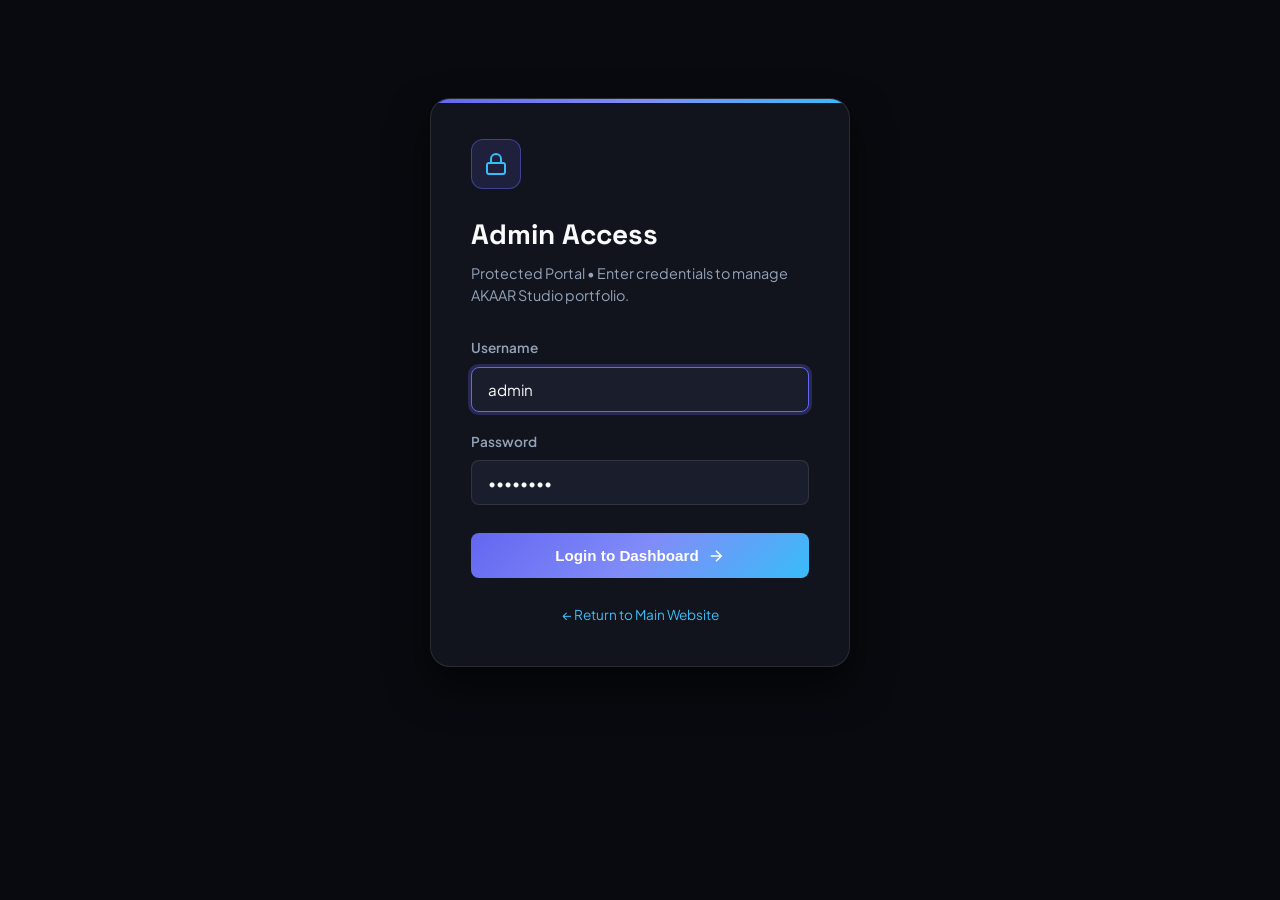
==== admin/index.html @ 05c8ad4e "Add static admin index.html to prevent file downloads on GitHub Pages and enable interactive admin p" ====
<!DOCTYPE html>
<html lang="en">
<head>
    <meta charset="UTF-8">
    <meta name="viewport" content="width=device-width, initial-scale=1.0">
    <title>Admin Dashboard — AKAAR STUDIO</title>
    <link rel="stylesheet" href="css/admin.css">
    <link rel="icon" type="image/svg+xml" href="data:image/svg+xml,<svg xmlns='http://www.w3.org/2000/svg' viewBox='0 0 100 100'><rect width='100' height='100' rx='24' fill='%2312141D'/><path d='M50 18L18 82H36L50 51L64 82H82L50 18Z' fill='%236366F1'/><path d='M34 60H66' stroke='%2338BDF8' stroke-width='7' stroke-linecap='round'/></svg>">
</head>
<body>

    <!-- ==========================================================================
         LOGIN SCREEN (UNAUTHENTICATED)
         ========================================================================== -->
    <div class="login-wrapper" id="loginWrapper">
        <div class="login-card">
            <div class="login-icon">
                <svg width="24" height="24" viewBox="0 0 24 24" fill="none" stroke="currentColor" stroke-width="2"><rect x="3" y="11" width="18" height="11" rx="2" ry="2"/><path d="M7 11V7a5 5 0 0 1 10 0v4"/></svg>
            </div>
            <h1 class="login-title">Admin Access</h1>
            <p class="login-sub">Protected Portal • Enter credentials to manage AKAAR Studio portfolio.</p>

            <div id="loginAlert" class="alert-message"></div>

            <form id="staticLoginForm" autocomplete="off">
                <div class="form-group">
                    <label for="username" class="form-label">Username</label>
                    <input type="text" id="username" name="username" class="form-input" placeholder="e.g. admin" required autofocus value="admin">
                </div>

                <div class="form-group" style="margin-bottom: 1.75rem;">
                    <label for="password" class="form-label">Password</label>
                    <input type="password" id="password" name="password" class="form-input" placeholder="e.g. admin123" required value="admin123">
                </div>

                <button type="submit" class="btn-primary-admin">
                    <span>Login to Dashboard</span>
                    <svg width="18" height="18" viewBox="0 0 24 24" fill="none" stroke="currentColor" stroke-width="2"><path d="M5 12h14M12 5l7 7-7 7"/></svg>
                </button>
            </form>

            <div style="margin-top: 1.5rem; text-align: center;">
                <a href="../" style="color: var(--accent-cyan); font-size: 0.85rem; text-decoration: none;">← Return to Main Website</a>
            </div>
        </div>
    </div>

    <!-- ==========================================================================
         AUTHENTICATED ADMIN DASHBOARD
         ========================================================================== -->
    <div class="admin-container" id="dashboardContainer" style="display: none;">
        <!-- Top Navbar -->
        <header class="admin-header">
            <a href="../" class="brand-title">
                <svg width="24" height="24" viewBox="0 0 24 24" fill="none" xmlns="http://www.w3.org/2000/svg">
                    <path d="M12 3L3 20H8.5L12 12.5L15.5 20H21L12 3Z" fill="url(#akaar-admin-logo)"/>
                    <path d="M8.5 15.5H15.5" stroke="#38BDF8" stroke-width="2" stroke-linecap="round"/>
                    <defs>
                        <linearGradient id="akaar-admin-logo" x1="3" y1="3" x2="21" y2="20" gradientUnits="userSpaceOnUse">
                            <stop stop-color="#6366F1"/>
                            <stop offset="1" stop-color="#38BDF8"/>
                        </linearGradient>
                    </defs>
                </svg>
                <span>AKAAR STUDIO</span>
                <span class="brand-badge">Admin</span>
            </a>

            <div class="header-actions">
                <a href="../" class="btn-header">
                    <svg width="16" height="16" viewBox="0 0 24 24" fill="none" stroke="currentColor" stroke-width="2"><path d="M18 13v6a2 2 0 0 1-2 2H5a2 2 0 0 1-2-2V8a2 2 0 0 1 2-2h6"/><polyline points="15 3 21 3 21 9"/><line x1="10" y1="14" x2="21" y2="3"/></svg>
                    <span>View Site</span>
                </a>
                <button id="staticLogoutBtn" class="btn-header btn-logout">
                    <svg width="16" height="16" viewBox="0 0 24 24" fill="none" stroke="currentColor" stroke-width="2"><path d="M9 21H5a2 2 0 0 1-2-2V5a2 2 0 0 1 2-2h4"/><polyline points="16 17 21 12 16 7"/><line x1="21" y1="12" x2="9" y2="12"/></svg>
                    <span>Logout</span>
                </button>
            </div>
        </header>

        <!-- Stats Overview -->
        <div class="dashboard-grid">
            <div class="stat-card">
                <div class="stat-icon">
                    <svg width="24" height="24" viewBox="0 0 24 24" fill="none" stroke="currentColor" stroke-width="2"><rect x="2" y="3" width="20" height="14" rx="2" ry="2"/><line x1="8" y1="21" x2="16" y2="21"/><line x1="12" y1="17" x2="12" y2="21"/></svg>
                </div>
                <div>
                    <div id="statProjectCount" class="stat-val">4</div>
                    <div class="stat-label">Active Portfolio Projects</div>
                </div>
            </div>

            <div class="stat-card">
                <div class="stat-icon" style="background: rgba(56, 189, 248, 0.12); color: var(--accent-cyan);">
                    <svg width="24" height="24" viewBox="0 0 24 24" fill="none" stroke="currentColor" stroke-width="2"><path d="M4 4h16c1.1 0 2 .9 2 2v12c0 1.1-.9 2-2 2H4c-1.1 0-2-.9-2-2V6c0-1.1.9-2 2-2z"/><polyline points="22,6 12,13 2,6"/></svg>
                </div>
                <div>
                    <div id="statInquiryCount" class="stat-val">12</div>
                    <div class="stat-label">Total Inquiries Received</div>
                </div>
            </div>

            <div class="stat-card">
                <div class="stat-icon" style="background: rgba(16, 185, 129, 0.12); color: var(--success);">
                    <svg width="24" height="24" viewBox="0 0 24 24" fill="none" stroke="currentColor" stroke-width="2"><polygon points="13 2 3 14 12 14 11 22 21 10 12 10 13 2"/></svg>
                </div>
                <div>
                    <div class="stat-val" style="color: var(--success);">99+</div>
                    <div class="stat-label">Lighthouse Speed Baseline</div>
                </div>
            </div>
        </div>

        <!-- Portfolio Projects Management -->
        <div class="section-header">
            <h2 class="section-heading">Portfolio Projects</h2>
            <button id="openAddModalBtn" class="btn-header" style="background: var(--accent); color: #FFF; border: none;">
                <svg width="16" height="16" viewBox="0 0 24 24" fill="none" stroke="currentColor" stroke-width="2"><line x1="12" y1="5" x2="12" y2="19"/><line x1="5" y1="12" x2="19" y2="12"/></svg>
                <span>Add New Project</span>
            </button>
        </div>

        <div class="projects-table-wrap">
            <table class="admin-table">
                <thead>
                    <tr>
                        <th>Project</th>
                        <th>Industry</th>
                        <th>Technologies</th>
                        <th>Highlights</th>
                        <th>Actions</th>
                    </tr>
                </thead>
                <tbody id="projectsTableBody">
                    <!-- Populated dynamically by JS -->
                </tbody>
            </table>
        </div>

        <!-- Client Inquiries Log -->
        <div class="section-header">
            <h2 class="section-heading">Client Inquiries</h2>
        </div>

        <div class="projects-table-wrap">
            <table class="admin-table">
                <thead>
                    <tr>
                        <th>Client</th>
                        <th>Email</th>
                        <th>Project Type</th>
                        <th>Message</th>
                        <th>Date</th>
                        <th>Action</th>
                    </tr>
                </thead>
                <tbody id="inquiriesTableBody">
                    <!-- Populated dynamically by JS -->
                </tbody>
            </table>
        </div>
    </div>

    <!-- Modal for Adding Project -->
    <div class="modal-admin-overlay" id="addProjectModal">
        <div class="modal-admin-card">
            <div class="modal-header">
                <h3 style="font-family: var(--font-heading); font-size: 1.25rem;">Add New Portfolio Project</h3>
                <button class="modal-close" id="closeModalBtn">&times;</button>
            </div>
            <form id="addProjectForm">
                <div class="form-group">
                    <label class="form-label">Project Title</label>
                    <input type="text" id="pTitle" class="form-input" placeholder="e.g. Lumina App" required>
                </div>
                <div class="form-group">
                    <label class="form-label">Industry / Category</label>
                    <input type="text" id="pIndustry" class="form-input" placeholder="e.g. SaaS / AI Tools" required>
                </div>
                <div class="form-group">
                    <label class="form-label">Overview Description</label>
                    <textarea id="pOverview" class="form-textarea" placeholder="Brief project summary..." required></textarea>
                </div>
                <div class="form-group">
                    <label class="form-label">Tech Tags (comma separated)</label>
                    <input type="text" id="pTech" class="form-input" placeholder="HTML5, CSS3, Vanilla JS" required>
                </div>
                <div class="form-group">
                    <label class="form-label">Image Path / URL</label>
                    <input type="text" id="pImage" class="form-input" value="assets/images/hero_preview.png" required>
                </div>
                <button type="submit" class="btn-primary-admin" style="margin-top: 1rem;">Save Project</button>
            </form>
        </div>
    </div>

    <script>
        const initialProjects = [
            { id: 1, slug: 'aurelia', title: 'Aurelia', industry: 'E-Commerce / Skincare', image_url: '../assets/images/project_aurelia.png', tech_tags: ['HTML5', 'CSS3 Custom Variables', 'Vanilla JS'], highlights: ['Editorial visual layout', 'Interactive hotspots'] },
            { id: 2, slug: 'forge', title: 'Forge', industry: 'Health & Fitness', image_url: '../assets/images/project_forge.png', tech_tags: ['HTML5', 'CSS Flexbox & Grid', 'JavaScript UI'], highlights: ['Schedule preview widget', 'High-contrast dark mode'] },
            { id: 3, slug: 'nexa', title: 'Nexa', industry: 'B2B Software / SaaS', image_url: '../assets/images/project_nexa.png', tech_tags: ['HTML5', 'CSS3 Systems', 'Vanilla JavaScript'], highlights: ['Metrics preview table', 'Free-trial signup CTA'] },
            { id: 4, slug: 'casa', title: 'Casa', industry: 'Luxury Real Estate', image_url: '../assets/images/project_casa.png', tech_tags: ['HTML5', 'CSS Grid & Flex', 'JavaScript Lightbox'], highlights: ['Full-width architectural gallery', 'Tour booking trigger'] }
        ];

        const initialInquiries = [
            { name: 'Sarah Jenkins', email: 'sarah@example.com', project_type: 'Landing Page', message: 'Looking for a clean high-converting page for my skincare startup.', created_at: 'Today, 2:45 PM' },
            { name: 'David Miller', email: 'david.m@techcorp.io', project_type: 'Business Website', message: 'Need a complete modern website redesign for our SaaS product launch.', created_at: 'Yesterday' }
        ];

        // State check
        let isAdminLoggedIn = localStorage.getItem('akaar_admin_logged_in') === 'true';

        function renderAdminState() {
            const loginWrap = document.getElementById('loginWrapper');
            const dashWrap = document.getElementById('dashboardContainer');
            if (isAdminLoggedIn) {
                loginWrap.style.display = 'none';
                dashWrap.style.display = 'block';
                renderProjects();
                renderInquiries();
            } else {
                loginWrap.style.display = 'flex';
                dashWrap.style.display = 'none';
            }
        }

        document.getElementById('staticLoginForm').addEventListener('submit', (e) => {
            e.preventDefault();
            isAdminLoggedIn = true;
            localStorage.setItem('akaar_admin_logged_in', 'true');
            renderAdminState();
        });

        document.getElementById('staticLogoutBtn').addEventListener('click', () => {
            isAdminLoggedIn = false;
            localStorage.setItem('akaar_admin_logged_in', 'false');
            renderAdminState();
        });

        function renderProjects() {
            const tbody = document.getElementById('projectsTableBody');
            document.getElementById('statProjectCount').textContent = initialProjects.length;
            tbody.innerHTML = initialProjects.map(p => `
                <tr>
                    <td>
                        <div style="display: flex; align-items: center; gap: 0.75rem;">
                            <img src="${p.image_url}" class="proj-thumb" alt="${p.title}">
                            <div>
                                <strong style="display: block; color: var(--text-main); font-size: 0.95rem;">${p.title}</strong>
                                <span style="font-size: 0.78rem; color: var(--text-dim);">${p.slug}</span>
                            </div>
                        </div>
                    </td>
                    <td><span class="badge-tag" style="background: rgba(99,102,241,0.15); color: var(--accent-cyan);">${p.industry}</span></td>
                    <td>${p.tech_tags.map(t => `<span class="badge-tag">${t}</span>`).join('')}</td>
                    <td style="color: var(--text-muted); font-size: 0.85rem;">${p.highlights.length} key highlights</td>
                    <td>
                        <button class="btn-icon-action btn-delete" onclick="removeProj(${p.id})">
                            <svg width="16" height="16" viewBox="0 0 24 24" fill="none" stroke="currentColor" stroke-width="2"><polyline points="3 6 5 6 21 6"/><path d="M19 6v14a2 2 0 0 1-2 2H7a2 2 0 0 1-2-2V6m3 0V4a2 2 0 0 1 2-2h4a2 2 0 0 1 2 2v2"/></svg>
                        </button>
                    </td>
                </tr>
            `).join('');
        }

        function removeProj(id) {
            const idx = initialProjects.findIndex(p => p.id === id);
            if (idx !== -1) {
                initialProjects.splice(idx, 1);
                renderProjects();
            }
        }

        function renderInquiries() {
            const tbody = document.getElementById('inquiriesTableBody');
            document.getElementById('statInquiryCount').textContent = initialInquiries.length;
            tbody.innerHTML = initialInquiries.map(inq => `
                <tr>
                    <td><strong>${inq.name}</strong></td>
                    <td><a href="mailto:${inq.email}" style="color: var(--accent-cyan); text-decoration: none;">${inq.email}</a></td>
                    <td><span class="badge-tag">${inq.project_type}</span></td>
                    <td style="max-width: 260px; color: var(--text-muted); font-size: 0.88rem;">${inq.message}</td>
                    <td style="font-size: 0.8rem; color: var(--text-dim);">${inq.created_at}</td>
                    <td>
                        <a href="mailto:${inq.email}?subject=Re:%20${encodeURIComponent(inq.project_type)}%20Inquiry%20-%20AKAAR%20Studio" class="btn-header" style="font-size: 0.78rem; padding: 0.35rem 0.65rem; background: var(--accent); color: #fff; border: none; text-decoration: none;">
                            Reply
                        </a>
                    </td>
                </tr>
            `).join('');
        }

        // Modal triggers
        const modal = document.getElementById('addProjectModal');
        document.getElementById('openAddModalBtn').addEventListener('click', () => modal.classList.add('active'));
        document.getElementById('closeModalBtn').addEventListener('click', () => modal.classList.remove('active'));

        document.getElementById('addProjectForm').addEventListener('submit', (e) => {
            e.preventDefault();
            const title = document.getElementById('pTitle').value.trim();
            const industry = document.getElementById('pIndustry').value.trim();
            const overview = document.getElementById('pOverview').value.trim();
            const tech = document.getElementById('pTech').value.split(',').map(s => s.trim());
            const img = document.getElementById('pImage').value.trim();

            if (title && industry) {
                initialProjects.push({
                    id: Date.now(),
                    slug: title.toLowerCase().replace(/\s+/g, '-'),
                    title: title,
                    industry: industry,
                    image_url: img || '../assets/images/hero_preview.png',
                    tech_tags: tech,
                    highlights: [overview]
                });
                modal.classList.remove('active');
                renderProjects();
                document.getElementById('addProjectForm').reset();
            }
        });

        renderAdminState();
    </script>
</body>
</html>
---- admin/css/admin.css ----
/* ==========================================================================
   AKAAR STUDIO — Admin Panel Stylesheet
   ========================================================================== */

@import url('https://fonts.googleapis.com/css2?family=Plus+Jakarta+Sans:wght@400;500;600;700&family=Space+Grotesk:wght@600;700&display=swap');

:root {
  --bg-dark: #090A0F;
  --bg-card: #12141D;
  --bg-card-hover: #181B27;
  --bg-input: #1A1D2B;
  --border: rgba(255, 255, 255, 0.1);
  --border-glow: rgba(99, 102, 241, 0.5);
  
  --text-main: #F8FAFC;
  --text-muted: #94A3B8;
  --text-dim: #64748B;
  
  --accent: #6366F1;
  --accent-hover: #4F46E5;
  --accent-cyan: #38BDF8;
  --accent-gradient: linear-gradient(135deg, #6366F1 0%, #818CF8 50%, #38BDF8 100%);
  
  --danger: #EF4444;
  --danger-hover: #DC2626;
  --success: #10B981;
  
  --font-sans: 'Plus Jakarta Sans', sans-serif;
  --font-heading: 'Space Grotesk', sans-serif;
  --radius: 12px;
  --radius-sm: 8px;
}

*, *::before, *::after {
  box-sizing: border-box;
  margin: 0;
  padding: 0;
}

body {
  background-color: var(--bg-dark);
  color: var(--text-main);
  font-family: var(--font-sans);
  min-height: 100vh;
  line-height: 1.5;
}

/* Container */
.admin-container {
  max-width: 1200px;
  margin: 0 auto;
  padding: 2rem 1.5rem;
}

/* Header Navbar */
.admin-header {
  display: flex;
  align-items: center;
  justify-content: space-between;
  padding: 1.25rem 0;
  border-bottom: 1px solid var(--border);
  margin-bottom: 2.5rem;
}

.brand-title {
  display: flex;
  align-items: center;
  gap: 0.75rem;
  font-family: var(--font-heading);
  font-size: 1.35rem;
  font-weight: 700;
  text-decoration: none;
  color: var(--text-main);
}

.brand-badge {
  font-size: 0.75rem;
  font-weight: 600;
  background: var(--accent-gradient);
  color: #FFF;
  padding: 0.2rem 0.6rem;
  border-radius: 999px;
  text-transform: uppercase;
  letter-spacing: 0.05em;
}

.header-actions {
  display: flex;
  align-items: center;
  gap: 1rem;
}

.btn-header {
  display: inline-flex;
  align-items: center;
  gap: 0.5rem;
  background: rgba(255, 255, 255, 0.05);
  border: 1px solid var(--border);
  color: var(--text-muted);
  padding: 0.5rem 1rem;
  border-radius: var(--radius-sm);
  font-size: 0.875rem;
  font-weight: 500;
  text-decoration: none;
  cursor: pointer;
  transition: all 0.2s;
}

.btn-header:hover {
  background: rgba(255, 255, 255, 0.1);
  color: var(--text-main);
  border-color: var(--border-glow);
}

.btn-logout {
  background: rgba(239, 68, 68, 0.1);
  color: var(--danger);
  border-color: rgba(239, 68, 68, 0.3);
}

.btn-logout:hover {
  background: var(--danger);
  color: #FFF;
}

/* LOGIN BOX SCREEN */
.login-wrapper {
  display: flex;
  align-items: center;
  justify-content: center;
  min-height: 85vh;
  padding: 1.5rem;
}

.login-card {
  background: var(--bg-card);
  border: 1px solid var(--border);
  border-radius: 20px;
  padding: 2.5rem;
  width: 100%;
  max-width: 420px;
  box-shadow: 0 20px 40px rgba(0, 0, 0, 0.6);
  position: relative;
  overflow: hidden;
}

.login-card::before {
  content: '';
  position: absolute;
  top: 0;
  left: 0;
  right: 0;
  height: 4px;
  background: var(--accent-gradient);
}

.login-icon {
  width: 50px;
  height: 50px;
  background: rgba(99, 102, 241, 0.15);
  border: 1px solid var(--border-glow);
  border-radius: var(--radius);
  display: flex;
  align-items: center;
  justify-content: center;
  margin-bottom: 1.5rem;
  color: var(--accent-cyan);
}

.login-title {
  font-family: var(--font-heading);
  font-size: 1.75rem;
  margin-bottom: 0.5rem;
}

.login-sub {
  color: var(--text-muted);
  font-size: 0.9rem;
  margin-bottom: 2rem;
}

/* Forms */
.form-group {
  margin-bottom: 1.25rem;
}

.form-label {
  display: block;
  font-size: 0.85rem;
  font-weight: 600;
  color: var(--text-muted);
  margin-bottom: 0.5rem;
}

.form-input, .form-textarea, .form-select {
  width: 100%;
  background: var(--bg-input);
  border: 1px solid var(--border);
  border-radius: var(--radius-sm);
  padding: 0.75rem 1rem;
  color: var(--text-main);
  font-family: var(--font-sans);
  font-size: 0.95rem;
  transition: border-color 0.2s, box-shadow 0.2s;
}

.form-input:focus, .form-textarea:focus, .form-select:focus {
  outline: none;
  border-color: var(--accent);
  box-shadow: 0 0 0 3px rgba(99, 102, 241, 0.25);
}

.btn-primary-admin {
  width: 100%;
  background: var(--accent-gradient);
  color: #FFF;
  font-weight: 600;
  padding: 0.85rem;
  border: none;
  border-radius: var(--radius-sm);
  cursor: pointer;
  font-size: 0.95rem;
  display: flex;
  align-items: center;
  justify-content: center;
  gap: 0.5rem;
  transition: opacity 0.2s, transform 0.2s;
}

.btn-primary-admin:hover {
  opacity: 0.92;
  transform: translateY(-1px);
}

.alert-message {
  padding: 0.75rem 1rem;
  border-radius: var(--radius-sm);
  font-size: 0.875rem;
  margin-bottom: 1.25rem;
  display: none;
}

.alert-error {
  background: rgba(239, 68, 68, 0.15);
  border: 1px solid rgba(239, 68, 68, 0.4);
  color: #FCA5A5;
}

.alert-success {
  background: rgba(16, 185, 129, 0.15);
  border: 1px solid rgba(16, 185, 129, 0.4);
  color: #6EE7B7;
}

/* DASHBOARD LAYOUT */
.dashboard-grid {
  display: grid;
  grid-template-columns: repeat(auto-fit, minmax(240px, 1fr));
  gap: 1.5rem;
  margin-bottom: 2.5rem;
}

.stat-card {
  background: var(--bg-card);
  border: 1px solid var(--border);
  border-radius: var(--radius);
  padding: 1.5rem;
  display: flex;
  align-items: center;
  gap: 1.25rem;
}

.stat-icon {
  width: 48px;
  height: 48px;
  border-radius: var(--radius-sm);
  background: rgba(99, 102, 241, 0.12);
  color: var(--accent-cyan);
  display: flex;
  align-items: center;
  justify-content: center;
}

.stat-val {
  font-family: var(--font-heading);
  font-size: 1.8rem;
  font-weight: 700;
}

.stat-label {
  color: var(--text-muted);
  font-size: 0.85rem;
}

/* SECTION BAR */
.section-header {
  display: flex;
  align-items: center;
  justify-content: space-between;
  margin-bottom: 1.5rem;
}

.section-heading {
  font-family: var(--font-heading);
  font-size: 1.4rem;
}

/* PROJECTS LIST TABLE/GRID */
.projects-table-wrap {
  background: var(--bg-card);
  border: 1px solid var(--border);
  border-radius: var(--radius);
  overflow: hidden;
  margin-bottom: 3rem;
}

.admin-table {
  width: 100%;
  border-collapse: collapse;
  text-align: left;
}

.admin-table th {
  background: rgba(255, 255, 255, 0.03);
  padding: 1rem 1.25rem;
  font-size: 0.8rem;
  text-transform: uppercase;
  letter-spacing: 0.08em;
  color: var(--text-dim);
  border-bottom: 1px solid var(--border);
}

.admin-table td {
  padding: 1rem 1.25rem;
  border-bottom: 1px solid var(--border);
  vertical-align: middle;
  font-size: 0.9rem;
}

.admin-table tr:last-child td {
  border-bottom: none;
}

.admin-table tr:hover {
  background: rgba(255, 255, 255, 0.02);
}

.proj-thumb {
  width: 60px;
  height: 40px;
  border-radius: 6px;
  object-fit: cover;
  background: var(--bg-input);
  border: 1px solid var(--border);
}

.badge-tag {
  display: inline-block;
  background: rgba(255, 255, 255, 0.06);
  border: 1px solid var(--border);
  padding: 0.2rem 0.5rem;
  border-radius: 4px;
  font-size: 0.75rem;
  margin-right: 0.25rem;
  margin-bottom: 0.25rem;
  color: var(--text-muted);
}

.action-btns {
  display: flex;
  align-items: center;
  gap: 0.5rem;
}

.btn-icon-action {
  background: none;
  border: 1px solid var(--border);
  color: var(--text-muted);
  width: 34px;
  height: 34px;
  border-radius: 6px;
  display: flex;
  align-items: center;
  justify-content: center;
  cursor: pointer;
  transition: all 0.2s;
}

.btn-icon-action:hover {
  background: rgba(255, 255, 255, 0.1);
  color: #FFF;
  border-color: var(--border-glow);
}

.btn-delete:hover {
  background: var(--danger);
  color: #FFF;
  border-color: var(--danger);
}

/* MODAL OVERLAY */
.modal-admin-overlay {
  position: fixed;
  top: 0;
  left: 0;
  right: 0;
  bottom: 0;
  background: rgba(0, 0, 0, 0.75);
  backdrop-filter: blur(8px);
  z-index: 2000;
  display: flex;
  align-items: center;
  justify-content: center;
  padding: 1.5rem;
  opacity: 0;
  pointer-events: none;
  transition: opacity 0.25s ease;
}

.modal-admin-overlay.active {
  opacity: 1;
  pointer-events: auto;
}

.modal-admin-card {
  background: var(--bg-card);
  border: 1px solid var(--border);
  border-radius: 20px;
  width: 100%;
  max-width: 600px;
  max-height: 90vh;
  overflow-y: auto;
  padding: 2rem;
  position: relative;
  box-shadow: 0 25px 50px rgba(0, 0, 0, 0.8);
}

.modal-header {
  display: flex;
  align-items: center;
  justify-content: space-between;
  margin-bottom: 1.5rem;
  padding-bottom: 1rem;
  border-bottom: 1px solid var(--border);
}

.modal-close {
  background: none;
  border: none;
  color: var(--text-muted);
  font-size: 1.5rem;
  cursor: pointer;
}

.modal-close:hover {
  color: #FFF;
}
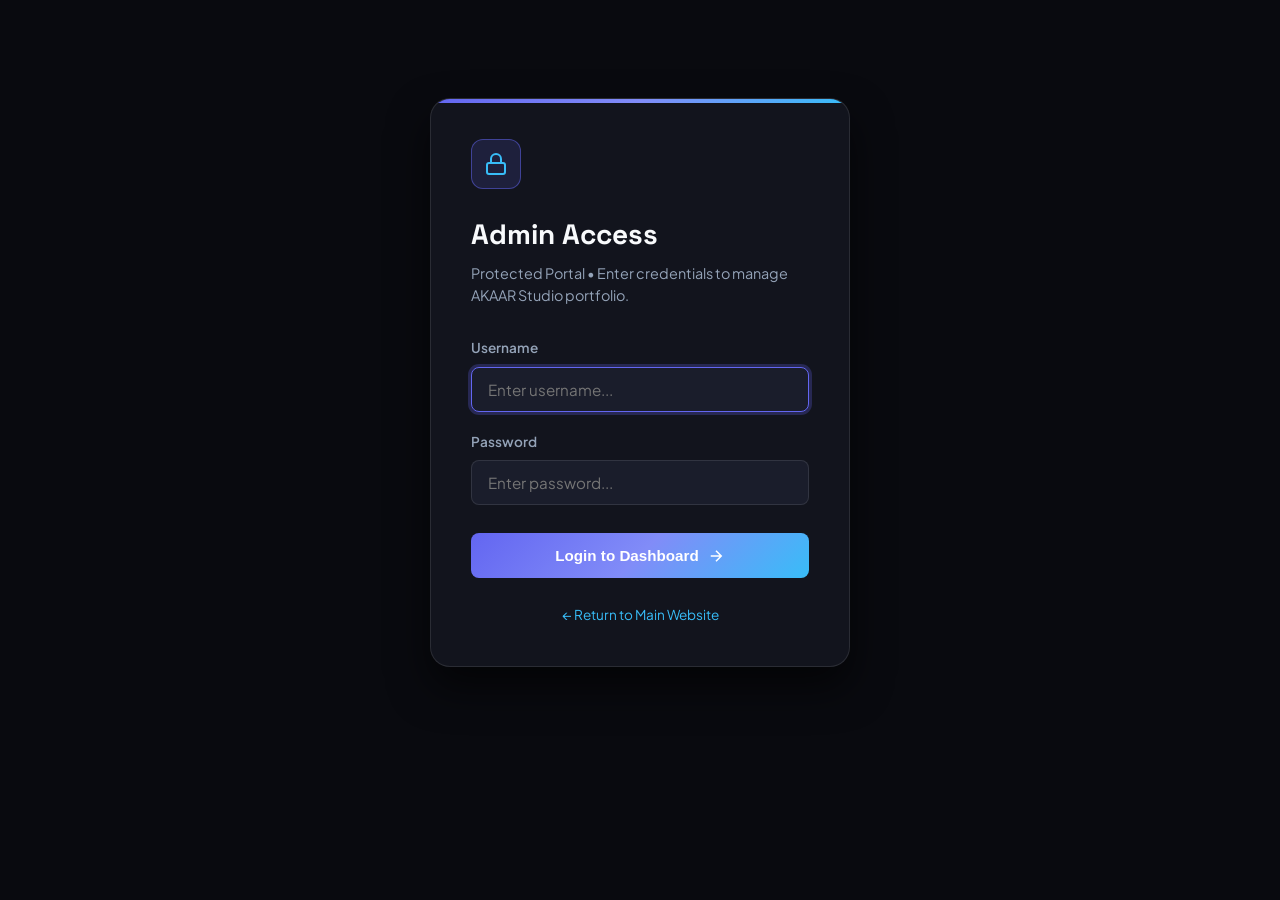
==== commit 0a7ebd46: "Enforce strict authentication: only username varun and password 1008 authorized" ====
--- a/admin/index.html
+++ b/admin/index.html
@@ -25,12 +25,12 @@
             <form id="staticLoginForm" autocomplete="off">
                 <div class="form-group">
                     <label for="username" class="form-label">Username</label>
-                    <input type="text" id="username" name="username" class="form-input" placeholder="e.g. admin" required autofocus value="admin">
+                    <input type="text" id="username" name="username" class="form-input" placeholder="Enter username..." required autofocus>
                 </div>
 
                 <div class="form-group" style="margin-bottom: 1.75rem;">
                     <label for="password" class="form-label">Password</label>
-                    <input type="password" id="password" name="password" class="form-input" placeholder="e.g. admin123" required value="admin123">
+                    <input type="password" id="password" name="password" class="form-input" placeholder="Enter password..." required>
                 </div>
 
                 <button type="submit" class="btn-primary-admin">
@@ -226,9 +226,26 @@
 
         document.getElementById('staticLoginForm').addEventListener('submit', (e) => {
             e.preventDefault();
-            isAdminLoggedIn = true;
-            localStorage.setItem('akaar_admin_logged_in', 'true');
-            renderAdminState();
+            const alertBox = document.getElementById('loginAlert');
+            const userVal = document.getElementById('username').value.trim();
+            const passVal = document.getElementById('password').value.trim();
+
+            if (userVal.toLowerCase() === 'varun' && passVal === '1008') {
+                alertBox.className = 'alert-message alert-success';
+                alertBox.textContent = 'Access Granted! Loading Dashboard...';
+                alertBox.style.display = 'block';
+
+                setTimeout(() => {
+                    alertBox.style.display = 'none';
+                    isAdminLoggedIn = true;
+                    localStorage.setItem('akaar_admin_logged_in', 'true');
+                    renderAdminState();
+                }, 300);
+            } else {
+                alertBox.className = 'alert-message alert-error';
+                alertBox.textContent = 'Invalid credentials. Only username "varun" with password "1008" is authorized.';
+                alertBox.style.display = 'block';
+            }
         });
 
         document.getElementById('staticLogoutBtn').addEventListener('click', () => {
